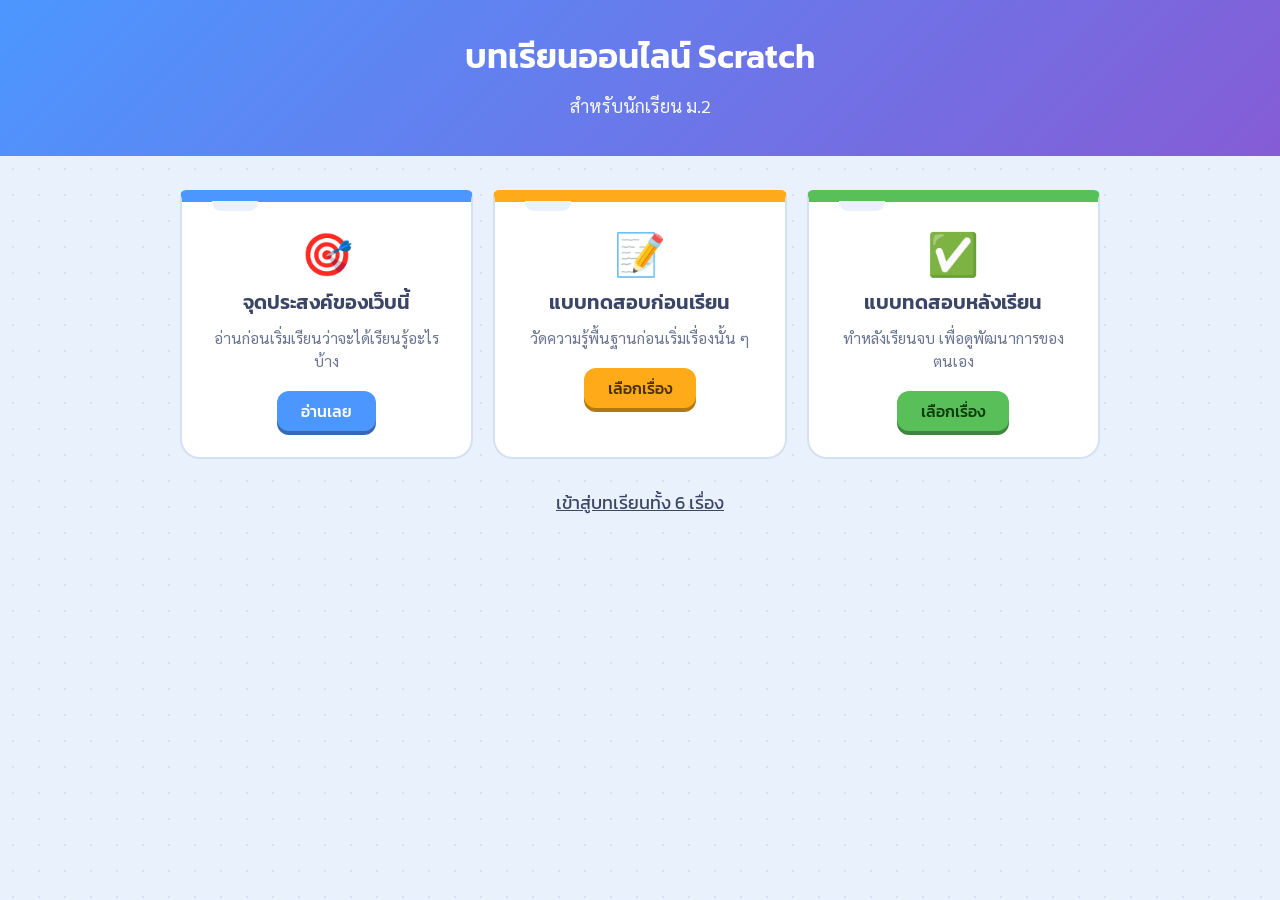
==== index.html @ 0b22500c "Rename index 2.html to index.html" ====
<!DOCTYPE html>
<html lang="th">
<head>
<meta charset="UTF-8">
<meta name="viewport" content="width=device-width, initial-scale=1.0">
<title>บทเรียนออนไลน์ Scratch สำหรับนักเรียน ม.2</title>
<link rel="stylesheet" href="scratch.css">
<style>
  .tiles{display:grid;grid-template-columns:repeat(3,1fr);gap:20px;max-width:920px;margin:34px auto 0;padding:0 16px}
  a.tile{
    margin:0;max-width:none;display:flex;flex-direction:column;align-items:center;text-align:center;
    gap:8px;padding:30px 20px 26px;text-decoration:none;color:var(--ink);cursor:pointer;
    transition:transform .12s;
  }
  a.tile:hover,a.tile:focus-visible{transform:translateY(-4px)}
  a.tile:focus-visible{outline:3px solid var(--unit);outline-offset:4px}
  a.tile .icon{font-size:2.6rem;line-height:1}
  a.tile h2{font-size:1.25rem;margin:4px 0 0}
  a.tile .desc{font-size:.95rem;line-height:1.5;color:var(--muted)}
  a.tile .go{
    margin-top:10px;padding:8px 24px;border-radius:12px;background:var(--unit);color:var(--unit-ink);
    font:500 1rem 'Kanit',sans-serif;box-shadow:0 4px 0 color-mix(in srgb,var(--unit) 70%,#000);
  }
  .t1{--unit:#4C97FF;--unit-ink:#fff}
  .t2{--unit:#FFAB19;--unit-ink:#4A3000}
  .t3{--unit:#59C059;--unit-ink:#0B3D0B}
  .skip{text-align:center;margin:28px 0 60px}
  .skip a{color:var(--ink);font-family:'Kanit',sans-serif}

  dialog{
    --unit:#4C97FF;--unit-ink:#fff;
    width:calc(100% - 32px);max-width:640px;padding:0;color:var(--ink);background:#fff;
    font:18px/1.7 'Sarabun',sans-serif;
    border:2px solid var(--line);border-top:12px solid var(--unit);border-radius:6px 6px 20px 20px;
  }
  dialog::backdrop{background:rgba(30,40,80,.55)}
  .dlg-body{padding:26px 32px 28px}
  .dlg-body h2{margin:0 0 .4em}
  .dlg-body h3{margin:1.2em 0 .3em}
  .dlg-body ul,.dlg-body ol{margin:0;padding-left:1.3em}
  .dlg-body li{margin:.3em 0}
  .unit-list{display:flex;flex-direction:column;gap:10px;margin-top:14px}
  .unit-list a{
    --c:#4C97FF;display:block;padding:10px 18px;border:2px solid var(--c);border-radius:12px;
    color:var(--ink);text-decoration:none;font:500 1rem 'Kanit',sans-serif;background:#fff;
  }
  .unit-list a:nth-child(2){--c:#9966FF}.unit-list a:nth-child(3){--c:#FFAB19}
  .unit-list a:nth-child(4){--c:#CF63CF}.unit-list a:nth-child(5){--c:#FFBF00}.unit-list a:nth-child(6){--c:#EC5959}
  .unit-list a:hover,.unit-list a:focus-visible{background:color-mix(in srgb,var(--c) 18%,#fff)}
  .dlg-foot{text-align:right}
  @media (max-width:760px){.tiles{grid-template-columns:1fr}}
</style>
</head>
<body>

<header>
  <h1>บทเรียนออนไลน์ Scratch</h1>
  <p>สำหรับนักเรียน ม.2</p>
</header>

<main class="tiles">
  <a class="card tile t1" href="#" id="openObjectives" role="button">
    <div class="icon" aria-hidden="true">🎯</div>
    <h2>จุดประสงค์ของเว็บนี้</h2>
    <span class="desc">อ่านก่อนเริ่มเรียนว่าจะได้เรียนรู้อะไรบ้าง</span>
    <span class="go">อ่านเลย</span>
  </a>

  <a class="card tile t2" href="#" data-pick="pre" role="button">
    <div class="icon" aria-hidden="true">📝</div>
    <h2>แบบทดสอบก่อนเรียน</h2>
    <span class="desc">วัดความรู้พื้นฐานก่อนเริ่มเรื่องนั้น ๆ</span>
    <span class="go">เลือกเรื่อง</span>
  </a>

  <a class="card tile t3" href="#" data-pick="post" role="button">
    <div class="icon" aria-hidden="true">✅</div>
    <h2>แบบทดสอบหลังเรียน</h2>
    <span class="desc">ทำหลังเรียนจบ เพื่อดูพัฒนาการของตนเอง</span>
    <span class="go">เลือกเรื่อง</span>
  </a>
</main>

<p class="skip"><a href="lesson.html">เข้าสู่บทเรียนทั้ง 6 เรื่อง</a></p>

<!-- ป๊อปอัปจุดประสงค์ (แก้ข้อความได้ตามต้องการ) -->
<dialog id="objectivesDialog" aria-labelledby="objTitle">
  <div class="dlg-body">
    <h2 id="objTitle">จุดประสงค์ของบทเรียนออนไลน์ Scratch</h2>
    <p>บทเรียนนี้ช่วยให้นักเรียนเรียนรู้การเขียนโปรแกรมด้วย Scratch ได้ด้วยตนเอง ทบทวนได้ทุกที่ทุกเวลา</p>

    <h3>เมื่อเรียนจบ นักเรียนสามารถ</h3>
    <ol>
      <li>อธิบายความหมายของโปรแกรม Scratch และเรียกชื่อส่วนหลักบนหน้าจอได้</li>
      <li>บอกหน้าที่ของเวที คลังบล็อกคำสั่ง พื้นที่เขียนโค้ด แท็บต่าง ๆ และรายการตัวละครได้</li>
      <li>เลือกใช้บล็อกควบคุม เช่น forever, repeat และ wait ได้</li>
      <li>เพิ่ม เปลี่ยนชุดแต่งกาย และลบตัวละคร รวมทั้งเปลี่ยนฉากหลังได้</li>
      <li>เลือกบล็อกเริ่มต้นการทำงานให้เหมาะกับสถานการณ์ได้</li>
      <li>ใช้บล็อก stop เพื่อหยุดการทำงานของสคริปต์หรือจบเกมได้</li>
    </ol>

    <h3>ขั้นตอนการเรียนในแต่ละเรื่อง</h3>
    <ol>
      <li>กรอกชื่อและเลขที่</li>
      <li>ทำแบบทดสอบก่อนเรียน</li>
      <li>อ่านเนื้อหาและดูวิดีโอ</li>
      <li>ทำแบบทดสอบหลังเรียน</li>
      <li>ตอบแบบประเมินความพึงพอใจ</li>
    </ol>
    <div class="dlg-foot"><button type="button" data-close>ปิด</button></div>
  </div>
</dialog>

<!-- ป๊อปอัปเลือกเรื่อง สำหรับแบบทดสอบก่อน/หลังเรียน -->
<dialog id="pickDialog" aria-labelledby="pickTitle">
  <div class="dlg-body">
    <h2 id="pickTitle">เลือกเรื่อง</h2>
    <div class="unit-list" id="unitList">
      <a data-unit="1" href="#">เรื่องที่ 1 ความหมายของโปรแกรม Scratch</a>
      <a data-unit="2" href="#">เรื่องที่ 2 ส่วนประกอบหน้าต่าง</a>
      <a data-unit="3" href="#">เรื่องที่ 3 ประเภทบล็อกคำสั่ง</a>
      <a data-unit="4" href="#">เรื่องที่ 4 การสร้างตัวละครและฉาก</a>
      <a data-unit="5" href="#">เรื่องที่ 5 คำสั่งเริ่มต้นการทำงาน</a>
      <a data-unit="6" href="#">เรื่องที่ 6 คำสั่งหยุดการทำงาน</a>
    </div>
    <div class="dlg-foot"><button type="button" data-close>ปิด</button></div>
  </div>
</dialog>

<script>
  var objDlg = document.getElementById('objectivesDialog');
  var pickDlg = document.getElementById('pickDialog');

  document.getElementById('openObjectives').addEventListener('click', function (e) {
    e.preventDefault(); objDlg.showModal();
  });

  document.querySelectorAll('[data-pick]').forEach(function (tile) {
    tile.addEventListener('click', function (e) {
      e.preventDefault();
      var mode = tile.dataset.pick; // pre หรือ post
      document.getElementById('pickTitle').textContent =
        mode === 'pre' ? 'แบบทดสอบก่อนเรียน: เลือกเรื่อง' : 'แบบทดสอบหลังเรียน: เลือกเรื่อง';
      document.querySelectorAll('#unitList a').forEach(function (a) {
        a.href = 'lesson.html?unit=' + a.dataset.unit + '&view=' + mode;
      });
      pickDlg.showModal();
    });
  });

  document.querySelectorAll('[data-close]').forEach(function (b) {
    b.addEventListener('click', function () { b.closest('dialog').close(); });
  });
  [objDlg, pickDlg].forEach(function (d) {
    d.addEventListener('click', function (e) { if (e.target === d) d.close(); });
  });
</script>
</body>
</html>
---- scratch.css ----
/* ===== ธีม WBI Scratch: หน้าตาแบบบล็อก Scratch ===== */
@import url('https://fonts.googleapis.com/css2?family=Kanit:wght@400;500;600&family=Sarabun:wght@400;500;600&display=swap');

:root{
  --page:#E9F1FC; --ink:#3B4566; --muted:#6B7592; --line:#D5E0F2; --soft:#F6F9FE;
  --unit:#4C97FF; --unit-ink:#fff;
}
body{
  font-family:'Sarabun',sans-serif; font-size:18px; line-height:1.7; color:var(--ink);
  background-color:var(--page);
  background-image:radial-gradient(#D3E1F7 1.5px,transparent 1.5px);
  background-size:26px 26px;
}
h1,h2,h3,button{font-family:'Kanit',sans-serif}
h2{font-size:1.7rem;font-weight:600;margin:0 0 .6em;color:var(--ink)}
h3{font-size:1.2rem;font-weight:500;margin:1.4em 0 .4em;color:var(--ink)}

/* การ์ด = บล็อก Scratch: แถบสีด้านบน + รอยบากเหมือนชิ้นต่อ */
.card{
  position:relative; background:#fff; max-width:820px; margin:34px auto;
  padding:34px 36px 30px; border:2px solid var(--line); border-top:12px solid var(--unit);
  border-radius:6px 6px 20px 20px;
}
.card::before{
  content:""; position:absolute; top:-1px; left:30px; width:46px; height:10px;
  background:var(--page); border-radius:0 0 9px 9px;
}
.card>h2:first-child,.card>h3:first-child{margin-top:0}

/* คำถาม */
p.q{position:relative;margin:30px 0 10px;padding-left:48px;font-weight:600;color:var(--ink)}
.qn{
  position:absolute;left:0;top:1px;width:34px;height:34px;border-radius:50%;
  background:var(--unit);color:var(--unit-ink);font:500 1rem/34px 'Kanit',sans-serif;text-align:center;
}

/* ตัวเลือก: กดได้ทั้งแถบ */
label.opt{
  display:flex;align-items:center;gap:14px;margin:8px 0 8px 48px;padding:11px 16px;
  background:var(--soft);border:2px solid var(--line);border-radius:12px;cursor:pointer;
  transition:border-color .12s,background .12s;
}
label.opt:hover{border-color:var(--unit)}
label.opt:has(input:checked){border-color:var(--unit);background:color-mix(in srgb,var(--unit) 12%,#fff)}
label.opt input{
  appearance:none;-webkit-appearance:none;flex:none;width:22px;height:22px;margin:0;
  border:2px solid #9AA7C4;border-radius:50%;background:#fff;
}
label.opt input:checked{border-color:var(--unit);background:radial-gradient(var(--unit) 0 45%,#fff 50%)}
label.opt:has(input:focus-visible){outline:3px solid color-mix(in srgb,var(--unit) 50%,transparent);outline-offset:2px}
label.opt .opt-text{flex:1}
label.opt code{font-size:.9em}

/* แถบความคืบหน้า */
.prog{display:flex;align-items:center;gap:12px;margin:6px 0 0;font:500 .95rem 'Kanit',sans-serif;color:var(--muted)}
.prog .bar{flex:1;height:10px;background:var(--line);border-radius:99px;overflow:hidden}
.prog .bar i{display:block;height:100%;width:0;background:var(--unit);border-radius:99px;transition:width .25s}

/* ปุ่มแบบกดแล้วยุบ */
button{
  font-size:1.05rem;font-weight:500;color:var(--unit-ink);background:var(--unit);
  border:0;border-radius:12px;padding:12px 28px;margin-top:14px;cursor:pointer;
  box-shadow:0 5px 0 color-mix(in srgb,var(--unit) 70%,#000);transition:transform .08s,box-shadow .08s;
}
button:hover{filter:brightness(1.05)}
button:active{transform:translateY(4px);box-shadow:0 1px 0 color-mix(in srgb,var(--unit) 70%,#000)}
button:focus-visible{outline:3px solid var(--ink);outline-offset:3px}

/* ผลคะแนน */
.result{margin:18px 0 0;font:500 1.15rem 'Kanit',sans-serif}
.result:not(:empty){padding:14px 18px;background:#FFF6D6;border:2px solid #FFBF00;border-radius:14px;color:#6A4B00}

/* เนื้อหาบทเรียน */
.card ul{padding-left:1.3em}
.card li{margin:.35em 0}
code{
  font:500 .88em ui-monospace,Menlo,Consolas,monospace;color:#2F3F78;
  background:#EEF3FF;border:1px solid #C9D7F0;border-radius:6px;padding:1px 8px;white-space:nowrap;
}
iframe{display:block;width:100%;height:auto;aspect-ratio:16/9;border:0;border-radius:14px;margin:12px 0}

@media (max-width:600px){
  body{font-size:17px}
  .card{margin:20px 12px;padding:26px 18px 22px}
  p.q{padding-left:42px} label.opt{margin-left:0}
}
@media (prefers-reduced-motion:reduce){*{transition:none!important}}

/* ===== โครงหน้า: หัวเว็บ แถบเลือกเรื่อง ช่องกรอก (ใช้แทน <style> เดิมทั้งหมด) ===== */
body{margin:0}
header{padding:28px 20px 34px;text-align:center;color:#fff;background:linear-gradient(135deg,#4C97FF 0%,#855CD6 100%)}
header h1{margin:0;font-size:2.1rem;font-weight:600;color:#fff}
header p{margin:6px 0 0;opacity:.95;color:#fff}
.unit-nav{position:sticky;top:0;z-index:10;display:flex;flex-wrap:wrap;justify-content:center;gap:8px;padding:10px 12px;background:rgba(255,255,255,.96);box-shadow:0 2px 0 var(--line)}
.unit-btn{--c:#4C97FF;--ci:#fff;margin:0;padding:7px 16px;font:500 .9rem 'Kanit',sans-serif;color:var(--ink);background:#fff;border:2px solid var(--c);border-radius:999px;box-shadow:none;text-decoration:none}
.unit-btn:nth-child(2){--c:#9966FF}.unit-btn:nth-child(3){--c:#FFAB19;--ci:#4A3000}.unit-btn:nth-child(4){--c:#CF63CF}.unit-btn:nth-child(5){--c:#FFBF00;--ci:#4A3A00}.unit-btn:nth-child(6){--c:#EC5959}
.unit-btn:hover{background:color-mix(in srgb,var(--c) 15%,#fff);filter:none}
.unit-btn.active{background:var(--c);color:var(--ci);font-weight:500}
.unit-btn:active{transform:none;box-shadow:none}
.container{max-width:860px;margin:0 auto;padding:10px 16px 60px}
.unit-section{display:none}
.unit-section.active{display:block}
input[type=text],input[type=number]{font:inherit;color:var(--ink);background:var(--soft);border:2px solid var(--line);border-radius:12px;margin-top:6px}
input[type=text]:focus,input[type=number]:focus{outline:none;border-color:#4C97FF;box-shadow:0 0 0 4px rgba(76,151,255,.2)}
.card label:not(.opt){font-weight:500}
/* ===== ตกแต่งหน้าบทเรียนตามเนื้อหา ===== */
.lesson-title{
  position:relative;margin:0 0 22px;padding:14px 22px;border-radius:14px;
  background:var(--unit);color:var(--unit-ink);box-shadow:0 5px 0 color-mix(in srgb,var(--unit) 70%,#000);
}
.lesson-title::after{content:"";position:absolute;left:26px;bottom:-14px;width:34px;height:10px;
  background:color-mix(in srgb,var(--unit) 70%,#000);border-radius:0 0 8px 8px}
.lesson-fig{margin:30px 0 8px;padding:14px;background:var(--soft);border:2px dashed var(--line);border-radius:16px}
.lesson-fig svg{display:block;width:100%;height:auto}
.lesson-fig figcaption{margin-top:8px;text-align:center;font-size:.92rem;color:var(--muted)}
.lesson-fig text{font-family:'Kanit',sans-serif}
[id^="u"][id*="lesson"] strong{
  background:linear-gradient(transparent 62%,color-mix(in srgb,var(--unit) 30%,transparent) 62%);
}
[id^="u"][id*="lesson"] h3{
  padding-left:14px;border-left:6px solid var(--unit);border-radius:2px
}
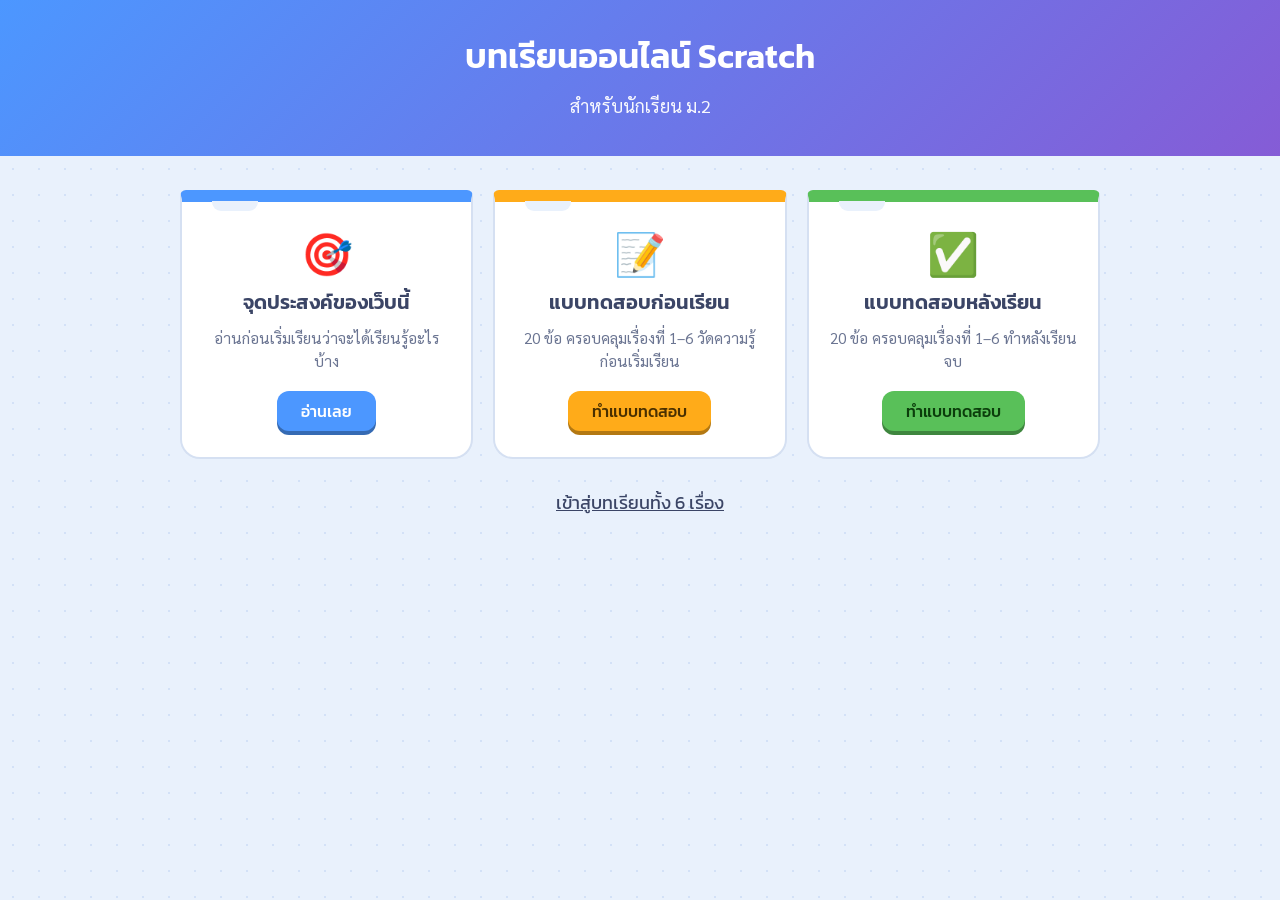
==== commit 3440a591: "Add files via upload" ====
--- a/index.html
+++ b/index.html
@@ -66,18 +66,18 @@
     <span class="go">อ่านเลย</span>
   </a>
 
-  <a class="card tile t2" href="#" data-pick="pre" role="button">
+  <a class="card tile t2" href="test.html?type=pre">
     <div class="icon" aria-hidden="true">📝</div>
     <h2>แบบทดสอบก่อนเรียน</h2>
-    <span class="desc">วัดความรู้พื้นฐานก่อนเริ่มเรื่องนั้น ๆ</span>
-    <span class="go">เลือกเรื่อง</span>
+    <span class="desc">20 ข้อ ครอบคลุมเรื่องที่ 1–6 วัดความรู้ก่อนเริ่มเรียน</span>
+    <span class="go">ทำแบบทดสอบ</span>
   </a>
 
-  <a class="card tile t3" href="#" data-pick="post" role="button">
+  <a class="card tile t3" href="test.html?type=post">
     <div class="icon" aria-hidden="true">✅</div>
     <h2>แบบทดสอบหลังเรียน</h2>
-    <span class="desc">ทำหลังเรียนจบ เพื่อดูพัฒนาการของตนเอง</span>
-    <span class="go">เลือกเรื่อง</span>
+    <span class="desc">20 ข้อ ครอบคลุมเรื่องที่ 1–6 ทำหลังเรียนจบ</span>
+    <span class="go">ทำแบบทดสอบ</span>
   </a>
 </main>
 
@@ -111,49 +111,17 @@
   </div>
 </dialog>
 
-<!-- ป๊อปอัปเลือกเรื่อง สำหรับแบบทดสอบก่อน/หลังเรียน -->
-<dialog id="pickDialog" aria-labelledby="pickTitle">
-  <div class="dlg-body">
-    <h2 id="pickTitle">เลือกเรื่อง</h2>
-    <div class="unit-list" id="unitList">
-      <a data-unit="1" href="#">เรื่องที่ 1 ความหมายของโปรแกรม Scratch</a>
-      <a data-unit="2" href="#">เรื่องที่ 2 ส่วนประกอบหน้าต่าง</a>
-      <a data-unit="3" href="#">เรื่องที่ 3 ประเภทบล็อกคำสั่ง</a>
-      <a data-unit="4" href="#">เรื่องที่ 4 การสร้างตัวละครและฉาก</a>
-      <a data-unit="5" href="#">เรื่องที่ 5 คำสั่งเริ่มต้นการทำงาน</a>
-      <a data-unit="6" href="#">เรื่องที่ 6 คำสั่งหยุดการทำงาน</a>
-    </div>
-    <div class="dlg-foot"><button type="button" data-close>ปิด</button></div>
-  </div>
-</dialog>
-
 <script>
   var objDlg = document.getElementById('objectivesDialog');
-  var pickDlg = document.getElementById('pickDialog');
 
   document.getElementById('openObjectives').addEventListener('click', function (e) {
     e.preventDefault(); objDlg.showModal();
   });
 
-  document.querySelectorAll('[data-pick]').forEach(function (tile) {
-    tile.addEventListener('click', function (e) {
-      e.preventDefault();
-      var mode = tile.dataset.pick; // pre หรือ post
-      document.getElementById('pickTitle').textContent =
-        mode === 'pre' ? 'แบบทดสอบก่อนเรียน: เลือกเรื่อง' : 'แบบทดสอบหลังเรียน: เลือกเรื่อง';
-      document.querySelectorAll('#unitList a').forEach(function (a) {
-        a.href = 'lesson.html?unit=' + a.dataset.unit + '&view=' + mode;
-      });
-      pickDlg.showModal();
-    });
-  });
-
   document.querySelectorAll('[data-close]').forEach(function (b) {
     b.addEventListener('click', function () { b.closest('dialog').close(); });
   });
-  [objDlg, pickDlg].forEach(function (d) {
-    d.addEventListener('click', function (e) { if (e.target === d) d.close(); });
-  });
+  objDlg.addEventListener('click', function (e) { if (e.target === objDlg) objDlg.close(); });
 </script>
 </body>
 </html>
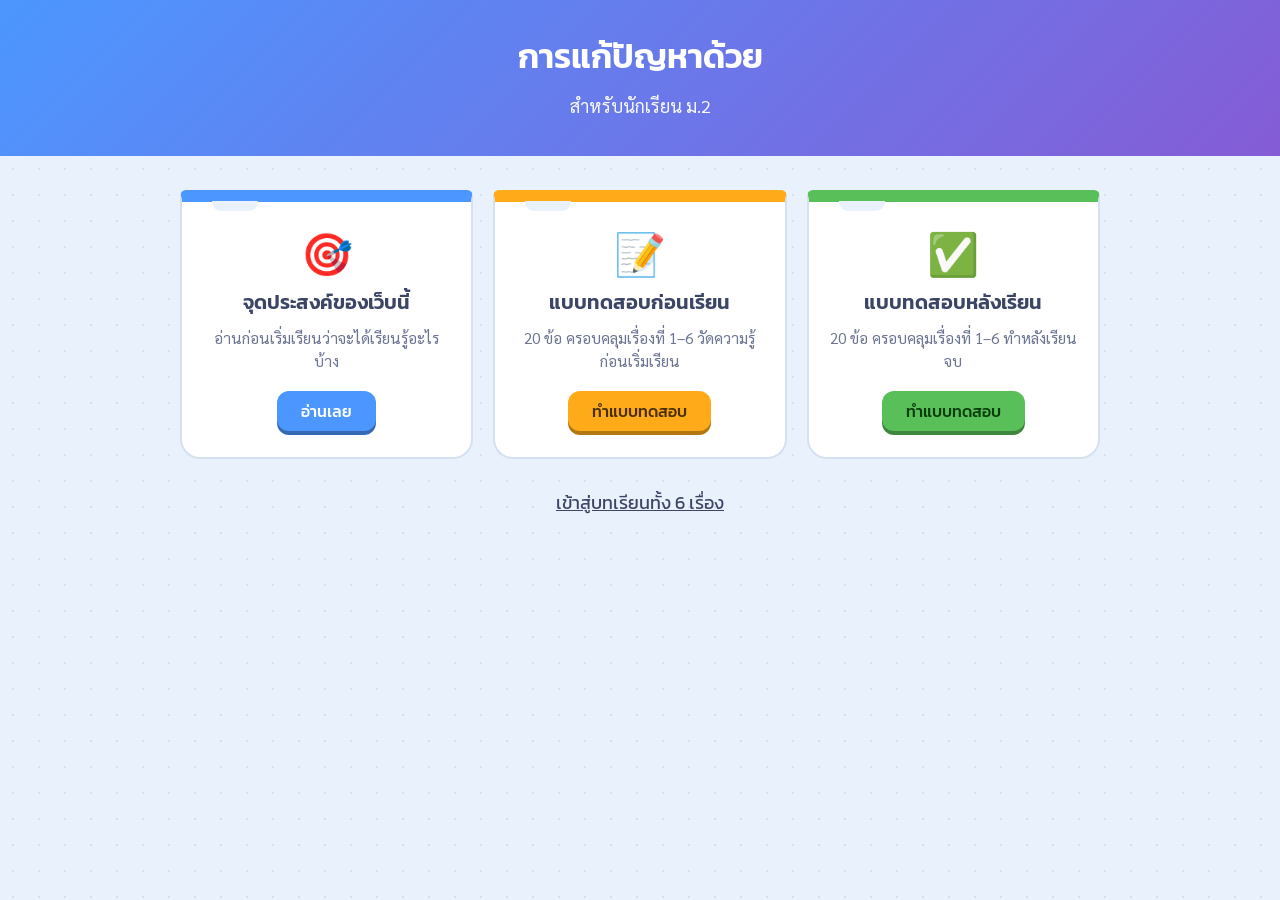
==== commit 79d257df: "Update index.html" ====
--- a/index.html
+++ b/index.html
@@ -3,7 +3,7 @@
 <head>
 <meta charset="UTF-8">
 <meta name="viewport" content="width=device-width, initial-scale=1.0">
-<title>บทเรียนออนไลน์ Scratch สำหรับนักเรียน ม.2</title>
+<title>การแก้ปัญหาด้วย Scratch สำหรับนักเรียน ม.2</title>
 <link rel="stylesheet" href="scratch.css">
 <style>
   .tiles{display:grid;grid-template-columns:repeat(3,1fr);gap:20px;max-width:920px;margin:34px auto 0;padding:0 16px}
@@ -54,7 +54,7 @@
 <body>
 
 <header>
-  <h1>บทเรียนออนไลน์ Scratch</h1>
+  <h1>การแก้ปัญหาด้วย</h1>
   <p>สำหรับนักเรียน ม.2</p>
 </header>
 
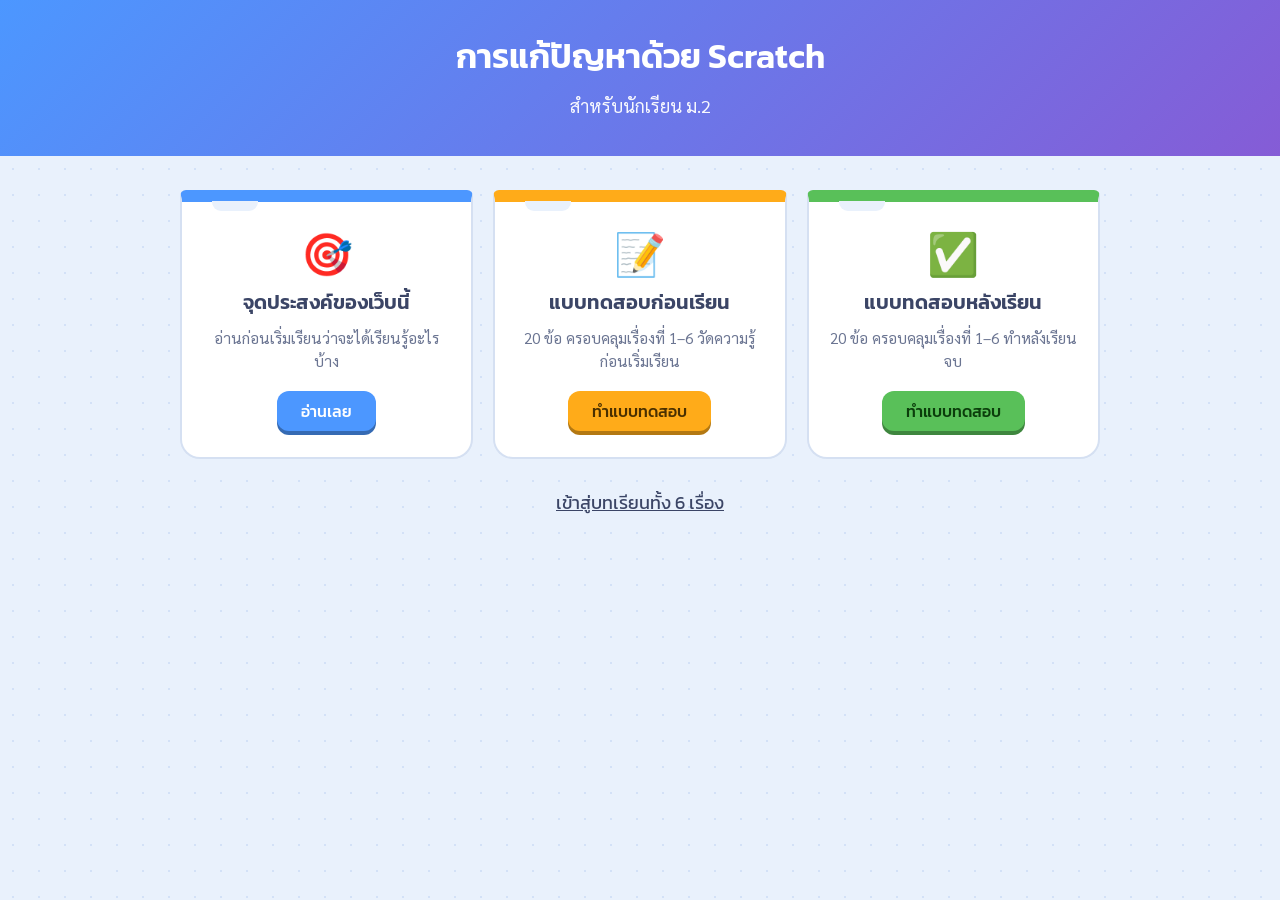
==== commit 05cb6343: "Update index.html" ====
--- a/index.html
+++ b/index.html
@@ -54,7 +54,7 @@
 <body>
 
 <header>
-  <h1>การแก้ปัญหาด้วย</h1>
+  <h1>การแก้ปัญหาด้วย Scratch</h1>
   <p>สำหรับนักเรียน ม.2</p>
 </header>
 
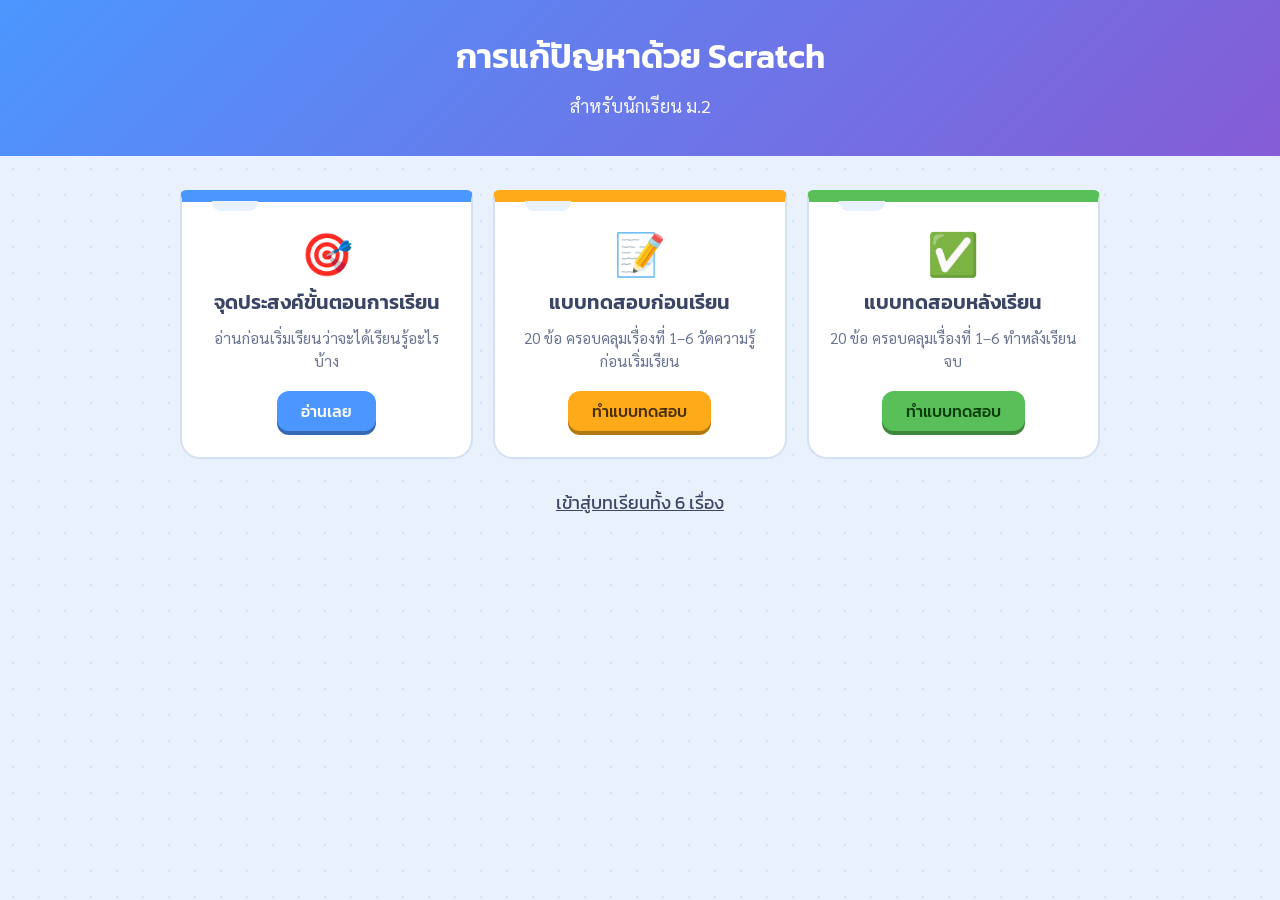
==== commit 3775d1d5: "Update index.html" ====
--- a/index.html
+++ b/index.html
@@ -61,7 +61,7 @@
 <main class="tiles">
   <a class="card tile t1" href="#" id="openObjectives" role="button">
     <div class="icon" aria-hidden="true">🎯</div>
-    <h2>จุดประสงค์ของเว็บนี้</h2>
+    <h2>จุดประสงค์ขั้นตอนการเรียน</h2>
     <span class="desc">อ่านก่อนเริ่มเรียนว่าจะได้เรียนรู้อะไรบ้าง</span>
     <span class="go">อ่านเลย</span>
   </a>
--- a/scratch.css
+++ b/scratch.css
@@ -120,3 +120,13 @@
 [id^="u"][id*="lesson"] h3{
   padding-left:14px;border-left:6px solid var(--unit);border-radius:2px
 }
+
+/* ผลตอบทันที: ข้อที่เลือกถูก = เขียว, ผิด = แดง */
+label.opt.locked{cursor:default}
+label.opt.locked:hover{border-color:inherit}
+label.opt.is-correct,label.opt.is-correct:has(input:checked){border-color:#2E9E4F!important;background:#E6F7EA!important}
+label.opt.is-wrong,label.opt.is-wrong:has(input:checked){border-color:#E04848!important;background:#FFE9E9!important}
+label.opt.is-correct input:checked{border-color:#2E9E4F!important;background:radial-gradient(#2E9E4F 0 45%,#fff 50%)!important}
+label.opt.is-wrong input:checked{border-color:#E04848!important;background:radial-gradient(#E04848 0 45%,#fff 50%)!important}
+label.opt.is-correct .opt-text{color:#1B6B34;font-weight:500}
+label.opt.is-wrong .opt-text{color:#9B2626;font-weight:500}
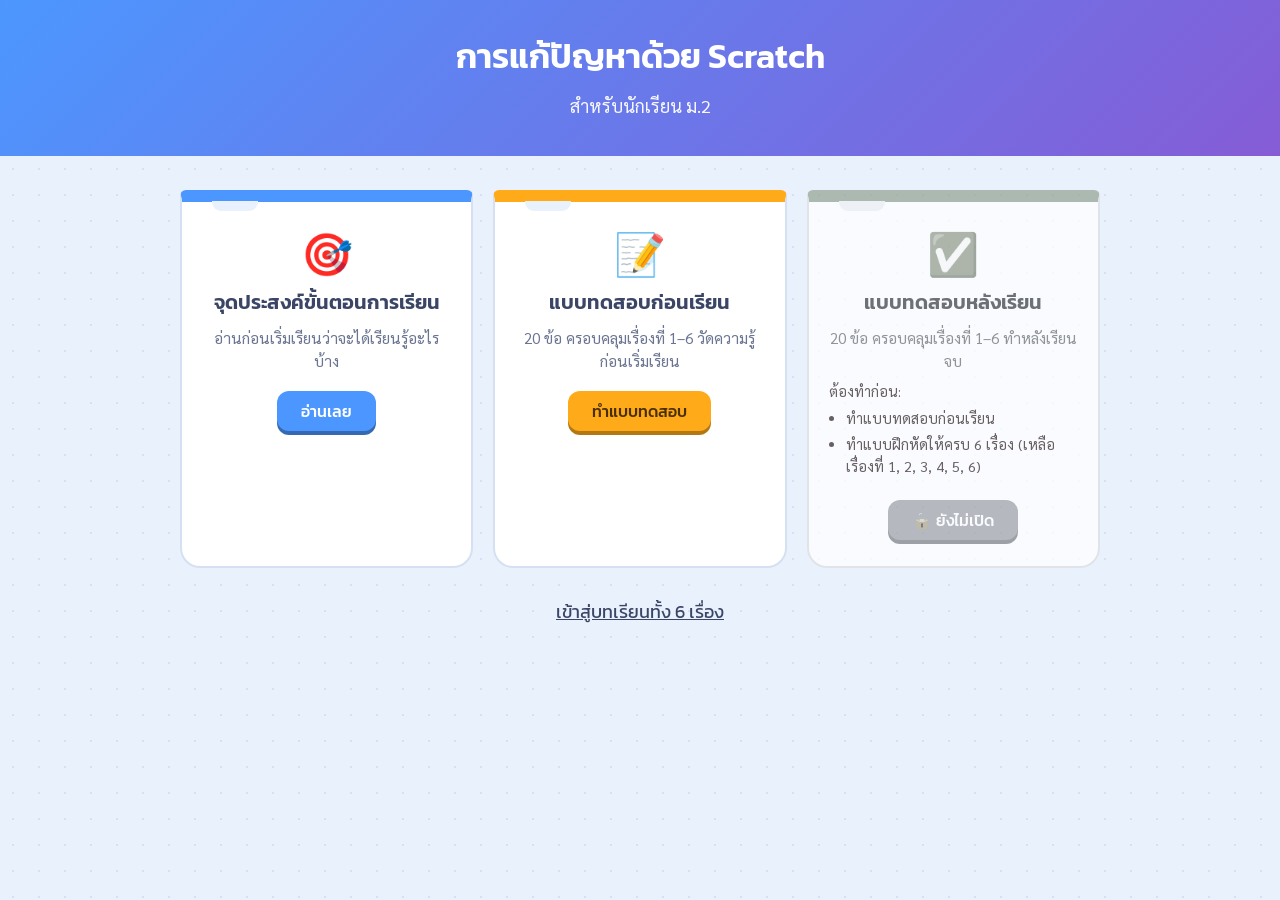
==== commit 3ab9b6ed: "Update index.html" ====
--- a/index.html
+++ b/index.html
@@ -5,6 +5,7 @@
 <meta name="viewport" content="width=device-width, initial-scale=1.0">
 <title>การแก้ปัญหาด้วย Scratch สำหรับนักเรียน ม.2</title>
 <link rel="stylesheet" href="scratch.css">
+<script src="gate.js"></script>
 <style>
   .tiles{display:grid;grid-template-columns:repeat(3,1fr);gap:20px;max-width:920px;margin:34px auto 0;padding:0 16px}
   a.tile{
@@ -24,6 +25,12 @@
   .t1{--unit:#4C97FF;--unit-ink:#fff}
   .t2{--unit:#FFAB19;--unit-ink:#4A3000}
   .t3{--unit:#59C059;--unit-ink:#0B3D0B}
+  a.tile.locked{cursor:not-allowed;filter:grayscale(.85);opacity:.75}
+  a.tile.locked:hover{transform:none}
+  a.tile.locked .go{background:#9AA7C4;color:#fff;box-shadow:0 4px 0 #7A86A3}
+  .lock-note{display:none;font-size:.9rem;line-height:1.5;color:#7A1F1F;text-align:left}
+  a.tile.locked .lock-note{display:block}
+  .lock-note ul{margin:4px 0 0;padding-left:1.2em}
   .skip{text-align:center;margin:28px 0 60px}
   .skip a{color:var(--ink);font-family:'Kanit',sans-serif}
 
@@ -73,11 +80,12 @@
     <span class="go">ทำแบบทดสอบ</span>
   </a>
 
-  <a class="card tile t3" href="test.html?type=post">
+  <a class="card tile t3" id="postTile" href="test.html?type=post">
     <div class="icon" aria-hidden="true">✅</div>
     <h2>แบบทดสอบหลังเรียน</h2>
     <span class="desc">20 ข้อ ครอบคลุมเรื่องที่ 1–6 ทำหลังเรียนจบ</span>
-    <span class="go">ทำแบบทดสอบ</span>
+    <span class="lock-note" id="lockNote"></span>
+    <span class="go" id="postGo">ทำแบบทดสอบ</span>
   </a>
 </main>
 
@@ -112,6 +120,22 @@
 </dialog>
 
 <script>
+  var postTile = document.getElementById('postTile');
+function refreshLock() {
+  var s = postTestStatus(), locked = !s.unlocked;
+  postTile.classList.toggle('locked', locked);
+  postTile.setAttribute('aria-disabled', locked ? 'true' : 'false');
+  document.getElementById('postGo').textContent = locked ? '🔒 ยังไม่เปิด' : 'ทำแบบทดสอบ';
+  var note = document.getElementById('lockNote');
+  note.innerHTML = locked
+    ? 'ต้องทำก่อน:<ul>' + postTestNeeds(s).map(function (t) { return '<li>' + t + '</li>'; }).join('') + '</ul>'
+    : '';
+}
+postTile.addEventListener('click', function (e) {
+  if (postTile.classList.contains('locked')) e.preventDefault();
+});
+refreshLock();
+window.addEventListener('pageshow', refreshLock);
   var objDlg = document.getElementById('objectivesDialog');
 
   document.getElementById('openObjectives').addEventListener('click', function (e) {
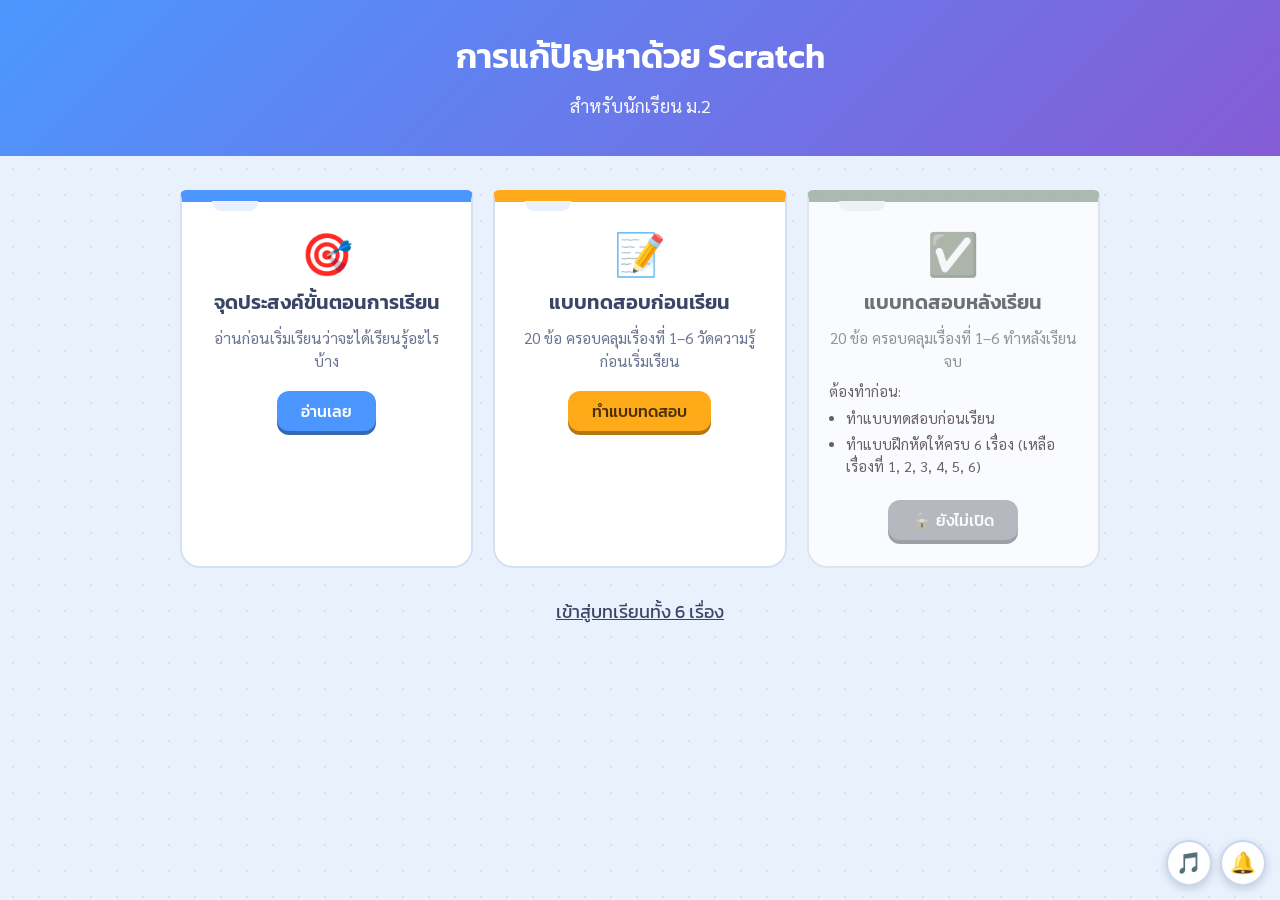
==== commit cb4507bc: "Update index.html" ====
--- a/index.html
+++ b/index.html
@@ -147,5 +147,6 @@
   });
   objDlg.addEventListener('click', function (e) { if (e.target === objDlg) objDlg.close(); });
 </script>
+<script src="sound.js"></script> 
 </body>
 </html>
